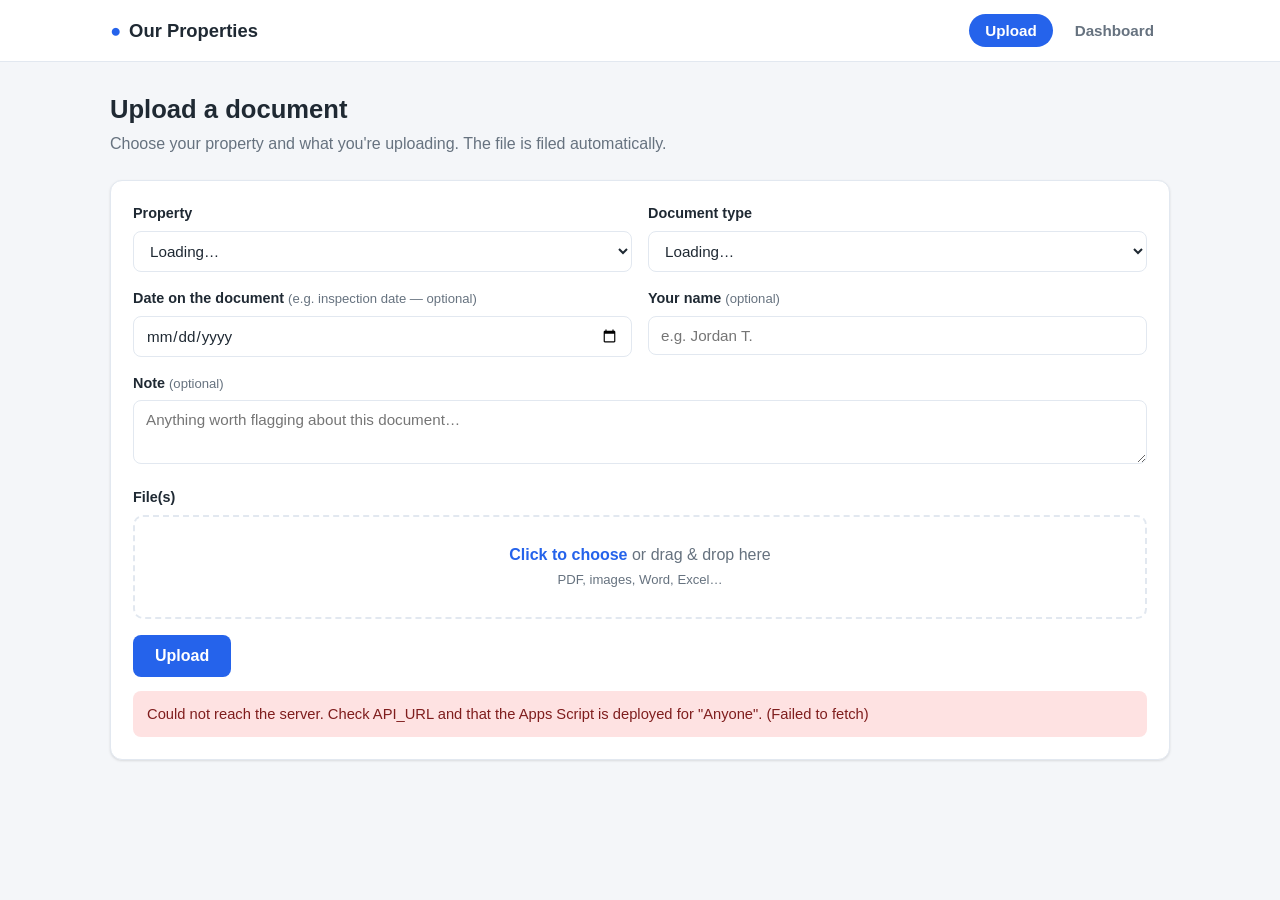
==== docs/index.html @ ee900429 "Property Documents Portal: serverless multi-property doc upload + compliance dashboard GitHub Pages " ====
<!DOCTYPE html>
<html lang="en">
<head>
  <meta charset="UTF-8" />
  <meta name="viewport" content="width=device-width, initial-scale=1.0" />
  <title>Property Documents Portal</title>
  <link rel="stylesheet" href="./styles.css" />
</head>
<body>
  <header>
    <div class="bar">
      <div class="brand"><span class="dot">●</span> <span id="orgName">Property Documents Portal</span></div>
      <nav>
        <button class="tab active" data-view="upload">Upload</button>
        <button class="tab" data-view="dashboard">Dashboard</button>
      </nav>
    </div>
  </header>

  <main>
    <!-- config-missing banner -->
    <div id="configBanner" class="msg error" style="margin-bottom:18px;">
      ⚠️ This portal isn't connected yet. Open <code>config.js</code> and set <code>API_URL</code>.
    </div>

    <!-- ========================= UPLOAD VIEW ========================= -->
    <section id="view-upload" class="view active">
      <h1>Upload a document</h1>
      <p class="sub">Choose your property and what you're uploading. The file is filed automatically.</p>

      <div class="card">
        <div class="row">
          <div class="field">
            <label for="property">Property</label>
            <select id="property"><option value="">Loading…</option></select>
          </div>
          <div class="field">
            <label for="docType">Document type</label>
            <select id="docType"><option value="">Loading…</option></select>
          </div>
        </div>

        <div class="row">
          <div class="field">
            <label for="reportDate">Date on the document <span class="hint">(e.g. inspection date — optional)</span></label>
            <input type="date" id="reportDate" />
          </div>
          <div class="field">
            <label for="uploadedBy">Your name <span class="hint">(optional)</span></label>
            <input type="text" id="uploadedBy" placeholder="e.g. Jordan T." />
          </div>
        </div>

        <div class="field">
          <label for="note">Note <span class="hint">(optional)</span></label>
          <textarea id="note" placeholder="Anything worth flagging about this document…"></textarea>
        </div>

        <div class="field" id="uploadKeyField" style="display:none;">
          <label for="uploadKey">Upload key <span class="hint">(ask your manager)</span></label>
          <input type="text" id="uploadKey" />
        </div>

        <div class="field">
          <label>File(s)</label>
          <div id="drop" class="drop">
            <strong>Click to choose</strong> or drag &amp; drop here<br />
            <span class="hint" id="dropHint">PDF, images, Word, Excel…</span>
          </div>
          <input type="file" id="fileInput" multiple style="display:none;" />
          <div id="fileList" class="filelist"></div>
        </div>

        <button id="uploadBtn" class="primary">Upload</button>
        <div id="uploadMsg" class="msg"></div>
      </div>
    </section>

    <!-- ======================= DASHBOARD VIEW ======================= -->
    <section id="view-dashboard" class="view">
      <h1>Compliance dashboard</h1>
      <p class="sub">Every property, every document type, at a glance.</p>

      <!-- passcode gate -->
      <div id="lock" class="card lock">
        <h3>🔒 Restricted view</h3>
        <p class="muted">Enter the passcode to see all property documents.</p>
        <input type="text" id="passcode" placeholder="Passcode" />
        <div><button id="unlockBtn" class="primary">Unlock</button></div>
        <div id="lockMsg" class="msg"></div>
      </div>

      <!-- unlocked content -->
      <div id="board" style="display:none;">
        <div class="stats" id="stats"></div>

        <div class="toolbar">
          <input type="text" id="search" placeholder="Search files, notes, names…" />
          <select id="filterProperty"><option value="">All properties</option></select>
          <select id="filterDocType"><option value="">All document types</option></select>
          <label class="toggle"><input type="checkbox" id="onlyProblems" /> Only needs attention</label>
          <span class="spacer"></span>
          <button class="ghost" id="exportBtn">Export CSV</button>
          <button class="ghost" id="refreshBtn">↻ Refresh</button>
        </div>

        <div class="matrix-wrap">
          <table class="matrix" id="matrix"></table>
        </div>
        <div class="legend">
          <span><i class="swatch" style="background:var(--ok-bg)"></i> Current</span>
          <span><i class="swatch" style="background:var(--due-bg)"></i> Due soon</span>
          <span><i class="swatch" style="background:var(--over-bg)"></i> Overdue</span>
          <span><i class="swatch" style="background:var(--missing-bg)"></i> Missing</span>
          <span id="genAt" style="margin-left:auto;"></span>
        </div>
      </div>
    </section>
  </main>

  <!-- file-detail modal -->
  <div id="modalBg" class="modal-bg">
    <div class="modal">
      <button class="x" id="modalClose">×</button>
      <h3 id="modalTitle">Documents</h3>
      <p class="muted" id="modalSub"></p>
      <div id="modalBody"></div>
    </div>
  </div>

  <script src="./config.js"></script>
  <script src="./app.js"></script>
</body>
</html>
---- docs/styles.css ----
:root {
  --bg: #f4f6f9;
  --card: #ffffff;
  --ink: #1f2933;
  --muted: #66727f;
  --line: #e2e8f0;
  --primary: #2563eb;
  --primary-dark: #1d4ed8;
  --ok: #16a34a;
  --ok-bg: #dcfce7;
  --due: #d97706;
  --due-bg: #fef3c7;
  --over: #dc2626;
  --over-bg: #fee2e2;
  --missing: #94a3b8;
  --missing-bg: #f1f5f9;
  --shadow: 0 1px 3px rgba(0,0,0,.08), 0 1px 2px rgba(0,0,0,.04);
  --radius: 12px;
}

* { box-sizing: border-box; }

body {
  margin: 0;
  font-family: -apple-system, BlinkMacSystemFont, "Segoe UI", Roboto, Helvetica, Arial, sans-serif;
  background: var(--bg);
  color: var(--ink);
  line-height: 1.5;
}

a { color: var(--primary); }

/* ---------- header / nav ---------- */
header {
  background: var(--card);
  border-bottom: 1px solid var(--line);
  position: sticky;
  top: 0;
  z-index: 10;
}
.bar {
  max-width: 1100px;
  margin: 0 auto;
  padding: 14px 20px;
  display: flex;
  align-items: center;
  gap: 16px;
  flex-wrap: wrap;
}
.brand { font-weight: 700; font-size: 1.15rem; display: flex; align-items: center; gap: 8px; }
.brand .dot { color: var(--primary); }
nav { margin-left: auto; display: flex; gap: 6px; }
.tab {
  border: 0;
  background: transparent;
  padding: 8px 16px;
  border-radius: 999px;
  font-size: .95rem;
  font-weight: 600;
  color: var(--muted);
  cursor: pointer;
}
.tab.active { background: var(--primary); color: #fff; }

/* ---------- layout ---------- */
main { max-width: 1100px; margin: 0 auto; padding: 28px 20px 80px; }
.view { display: none; }
.view.active { display: block; }
h1 { font-size: 1.6rem; margin: 0 0 4px; }
.sub { color: var(--muted); margin: 0 0 24px; }

.card {
  background: var(--card);
  border: 1px solid var(--line);
  border-radius: var(--radius);
  box-shadow: var(--shadow);
  padding: 22px;
}
.card + .card { margin-top: 18px; }

/* ---------- form ---------- */
.field { margin-bottom: 16px; }
label { display: block; font-weight: 600; font-size: .9rem; margin-bottom: 6px; }
.hint { font-weight: 400; color: var(--muted); font-size: .82rem; }
input[type=text], input[type=date], select, textarea {
  width: 100%;
  padding: 10px 12px;
  border: 1px solid var(--line);
  border-radius: 8px;
  font-size: .95rem;
  font-family: inherit;
  background: #fff;
  color: var(--ink);
}
textarea { resize: vertical; min-height: 64px; }
.row { display: grid; grid-template-columns: 1fr 1fr; gap: 16px; }
@media (max-width: 620px) { .row { grid-template-columns: 1fr; } }

/* drop zone */
.drop {
  border: 2px dashed var(--line);
  border-radius: 10px;
  padding: 26px;
  text-align: center;
  color: var(--muted);
  cursor: pointer;
  transition: border-color .15s, background .15s;
}
.drop:hover, .drop.over { border-color: var(--primary); background: #f0f6ff; }
.drop strong { color: var(--primary); }
.filelist { margin-top: 10px; font-size: .9rem; }
.filelist div { display: flex; justify-content: space-between; padding: 6px 10px; background: var(--bg); border-radius: 6px; margin-top: 6px; }

button.primary {
  background: var(--primary);
  color: #fff;
  border: 0;
  padding: 12px 22px;
  border-radius: 8px;
  font-size: 1rem;
  font-weight: 600;
  cursor: pointer;
}
button.primary:hover { background: var(--primary-dark); }
button.primary:disabled { opacity: .55; cursor: default; }
button.ghost {
  background: #fff; border: 1px solid var(--line); padding: 8px 14px;
  border-radius: 8px; font-weight: 600; cursor: pointer; color: var(--ink);
}

/* messages */
.msg { padding: 12px 14px; border-radius: 8px; margin-top: 14px; font-size: .92rem; display: none; }
.msg.show { display: block; }
.msg.success { background: var(--ok-bg); color: #14532d; }
.msg.error { background: var(--over-bg); color: #7f1d1d; }
.msg.info { background: #e0ecff; color: #1e3a8a; }

/* ---------- dashboard ---------- */
.stats { display: flex; gap: 14px; flex-wrap: wrap; margin-bottom: 18px; }
.stat { background: var(--card); border: 1px solid var(--line); border-radius: var(--radius);
        padding: 14px 18px; box-shadow: var(--shadow); min-width: 120px; }
.stat .n { font-size: 1.6rem; font-weight: 700; }
.stat .l { color: var(--muted); font-size: .82rem; }
.stat.over .n { color: var(--over); }
.stat.due .n { color: var(--due); }
.stat.missing .n { color: var(--missing); }

.toolbar { display: flex; gap: 10px; flex-wrap: wrap; align-items: center; margin-bottom: 14px; }
.toolbar input[type=text], .toolbar select { width: auto; min-width: 160px; }
.toolbar .spacer { flex: 1; }
.toggle { display: flex; align-items: center; gap: 6px; font-size: .9rem; color: var(--muted); }

.matrix-wrap { overflow-x: auto; border: 1px solid var(--line); border-radius: var(--radius); background: var(--card); }
table.matrix { border-collapse: collapse; width: 100%; font-size: .85rem; }
table.matrix th, table.matrix td { border: 1px solid var(--line); padding: 8px 10px; text-align: center; white-space: nowrap; }
table.matrix thead th { background: #f8fafc; position: sticky; top: 0; }
table.matrix tbody th { text-align: left; background: #f8fafc; position: sticky; left: 0; font-weight: 600; }
.cell { cursor: pointer; border-radius: 6px; padding: 4px 6px; display: inline-block; min-width: 64px; }
.cell .d { display: block; font-size: .72rem; opacity: .8; }
.cell.ok { background: var(--ok-bg); color: #14532d; }
.cell.due { background: var(--due-bg); color: #7c2d12; }
.cell.overdue { background: var(--over-bg); color: #7f1d1d; }
.cell.missing { background: var(--missing-bg); color: var(--missing); }
.legend { display: flex; gap: 16px; flex-wrap: wrap; margin: 14px 2px 0; font-size: .82rem; color: var(--muted); }
.legend span { display: inline-flex; align-items: center; gap: 6px; }
.swatch { width: 14px; height: 14px; border-radius: 3px; display: inline-block; }

/* modal */
.modal-bg { position: fixed; inset: 0; background: rgba(15,23,42,.5); display: none; align-items: center; justify-content: center; padding: 20px; z-index: 50; }
.modal-bg.show { display: flex; }
.modal { background: #fff; border-radius: var(--radius); max-width: 640px; width: 100%; max-height: 80vh; overflow: auto; padding: 22px; }
.modal h3 { margin: 0 0 4px; }
.modal .x { float: right; cursor: pointer; border: 0; background: none; font-size: 1.4rem; color: var(--muted); }
.doc { border: 1px solid var(--line); border-radius: 8px; padding: 12px; margin-top: 10px; }
.doc .name { font-weight: 600; }
.doc .meta { color: var(--muted); font-size: .82rem; margin-top: 2px; }

.lock { text-align: center; padding: 40px 20px; }
.lock input { max-width: 260px; margin: 12px auto; }
.center { text-align: center; }
.muted { color: var(--muted); }
.spin { display: inline-block; width: 16px; height: 16px; border: 2px solid #fff; border-top-color: transparent;
        border-radius: 50%; animation: spin .7s linear infinite; vertical-align: -3px; margin-right: 6px; }
@keyframes spin { to { transform: rotate(360deg); } }
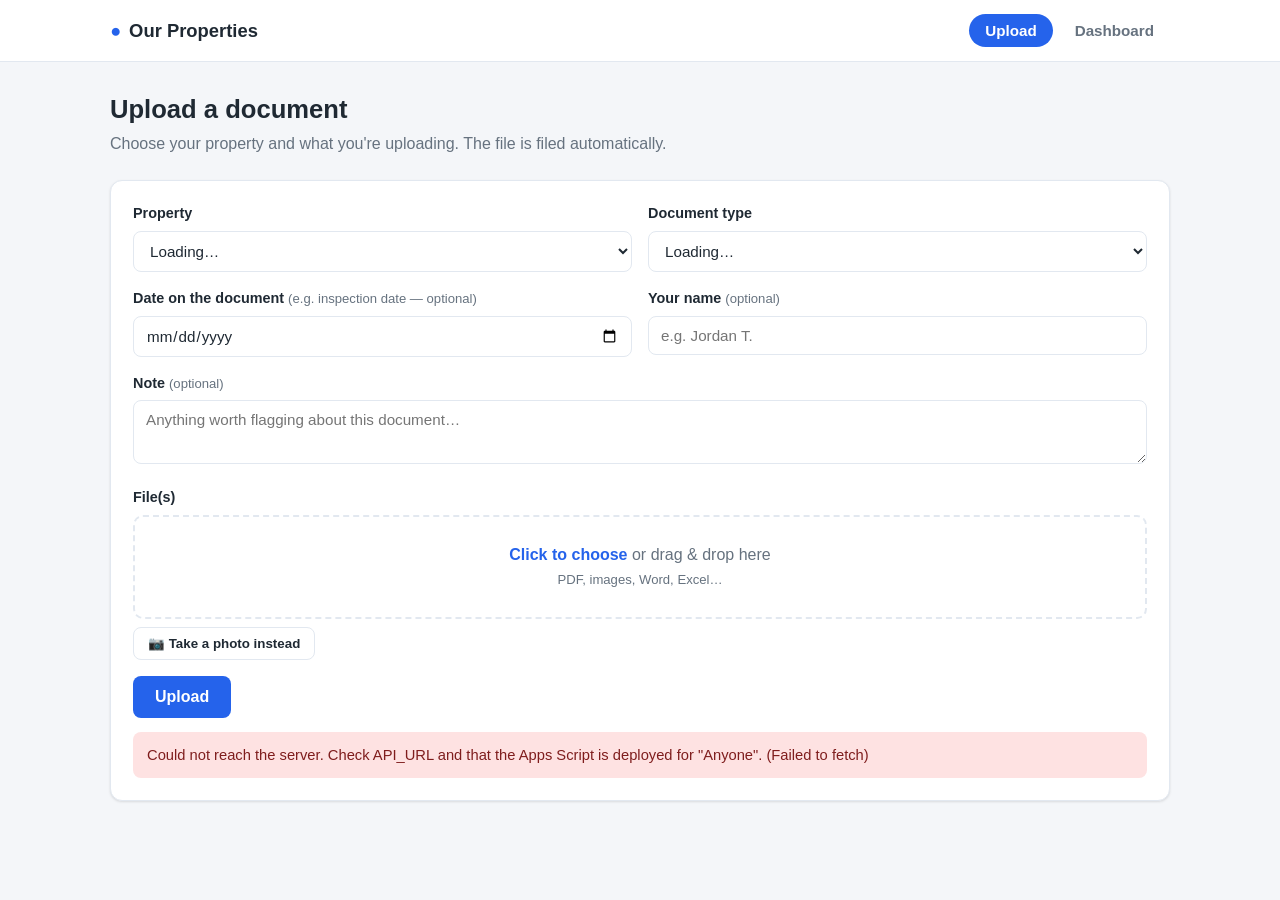
==== commit 9a61ee6e: "Share-links v2: per-property locked upload links, QR cards, recent uploads - share.html: per-propert" ====
--- a/docs/index.html
+++ b/docs/index.html
@@ -4,6 +4,8 @@
   <meta charset="UTF-8" />
   <meta name="viewport" content="width=device-width, initial-scale=1.0" />
   <title>Property Documents Portal</title>
+  <meta name="robots" content="noindex" />
+  <link rel="icon" href="data:image/svg+xml,<svg xmlns='http://www.w3.org/2000/svg' viewBox='0 0 100 100'><text y='.9em' font-size='90'>🏨</text></svg>" />
   <link rel="stylesheet" href="./styles.css" />
 </head>
 <body>
@@ -33,6 +35,7 @@
           <div class="field">
             <label for="property">Property</label>
             <select id="property"><option value="">Loading…</option></select>
+            <div class="hint" id="propertyNote" style="display:none; margin-top:6px;"></div>
           </div>
           <div class="field">
             <label for="docType">Document type</label>
@@ -68,6 +71,8 @@
             <span class="hint" id="dropHint">PDF, images, Word, Excel…</span>
           </div>
           <input type="file" id="fileInput" multiple style="display:none;" />
+          <input type="file" id="cameraInput" accept="image/*" capture="environment" style="display:none;" />
+          <button type="button" class="ghost" id="cameraBtn" style="margin-top:8px;">📷 Take a photo instead</button>
           <div id="fileList" class="filelist"></div>
         </div>
 
@@ -100,6 +105,7 @@
           <select id="filterDocType"><option value="">All document types</option></select>
           <label class="toggle"><input type="checkbox" id="onlyProblems" /> Only needs attention</label>
           <span class="spacer"></span>
+          <a class="ghost" href="./share.html">🔗 Share links</a>
           <button class="ghost" id="exportBtn">Export CSV</button>
           <button class="ghost" id="refreshBtn">↻ Refresh</button>
         </div>
@@ -113,6 +119,12 @@
           <span><i class="swatch" style="background:var(--over-bg)"></i> Overdue</span>
           <span><i class="swatch" style="background:var(--missing-bg)"></i> Missing</span>
           <span id="genAt" style="margin-left:auto;"></span>
+        </div>
+
+        <div class="card" style="margin-top:18px;">
+          <h3 style="margin:0 0 6px;">Recent uploads</h3>
+          <p class="hint" style="margin:0 0 8px;">Newest first — the search box and filters above apply here.</p>
+          <div id="recentList"></div>
         </div>
       </div>
     </section>
--- a/docs/styles.css
+++ b/docs/styles.css
@@ -182,3 +182,14 @@
 .spin { display: inline-block; width: 16px; height: 16px; border: 2px solid #fff; border-top-color: transparent;
         border-radius: 50%; animation: spin .7s linear infinite; vertical-align: -3px; margin-right: 6px; }
 @keyframes spin { to { transform: rotate(360deg); } }
+
+/* ---------- share links + recent uploads ---------- */
+a.ghost { text-decoration: none; display: inline-block; }
+.rrow { display: flex; gap: 14px; padding: 10px 2px; border-top: 1px solid var(--line); align-items: baseline; }
+.rrow:first-child { border-top: 0; }
+.rdate { color: var(--muted); font-size: .82rem; white-space: nowrap; }
+.rmain { display: flex; flex-direction: column; min-width: 0; }
+.rmain a { word-break: break-word; }
+.rsub { color: var(--muted); font-size: .8rem; }
+.linkrow { display: flex; gap: 8px; margin-top: 8px; }
+.linkrow input { flex: 1; font-size: .85rem; color: var(--muted); }
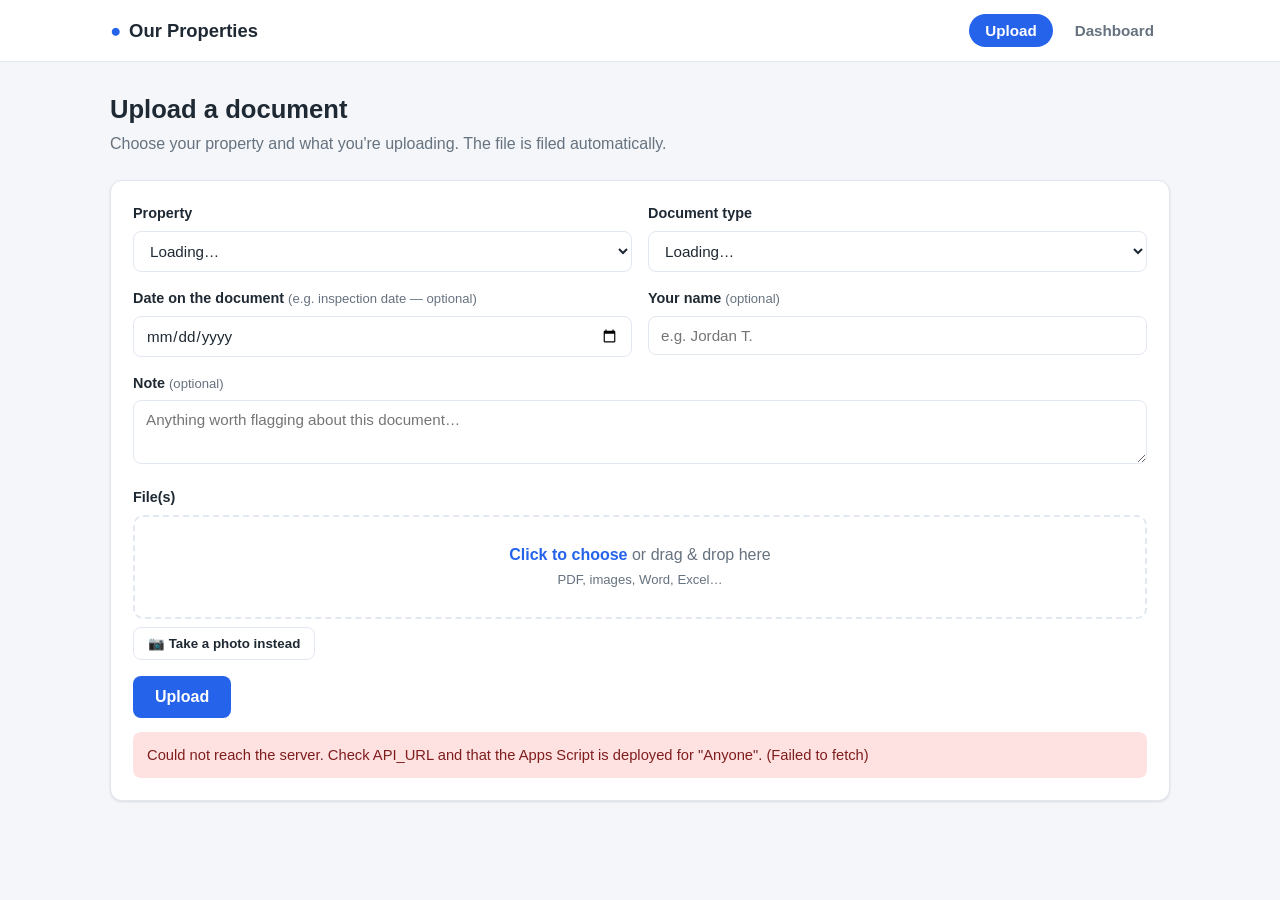
==== commit 021044dd: "Subcategory document types: Inspection → Fire/Health/Elevator/Backflow/Pool-Spa/QA - Code.gs: DOC_TY" ====
--- a/docs/index.html
+++ b/docs/index.html
@@ -40,6 +40,7 @@
           <div class="field">
             <label for="docType">Document type</label>
             <select id="docType"><option value="">Loading…</option></select>
+            <select id="docSub" style="display:none; margin-top:8px;"></select>
           </div>
         </div>
 
--- a/docs/styles.css
+++ b/docs/styles.css
@@ -154,6 +154,8 @@
 table.matrix { border-collapse: collapse; width: 100%; font-size: .85rem; }
 table.matrix th, table.matrix td { border: 1px solid var(--line); padding: 8px 10px; text-align: center; white-space: nowrap; }
 table.matrix thead th { background: #f8fafc; position: sticky; top: 0; }
+table.matrix thead th.cathead { background: #eef2f7; letter-spacing: .02em; }
+table.matrix thead th.subhead { font-weight: 500; font-size: .8rem; color: var(--muted); }
 table.matrix tbody th { text-align: left; background: #f8fafc; position: sticky; left: 0; font-weight: 600; }
 .cell { cursor: pointer; border-radius: 6px; padding: 4px 6px; display: inline-block; min-width: 64px; }
 .cell .d { display: block; font-size: .72rem; opacity: .8; }
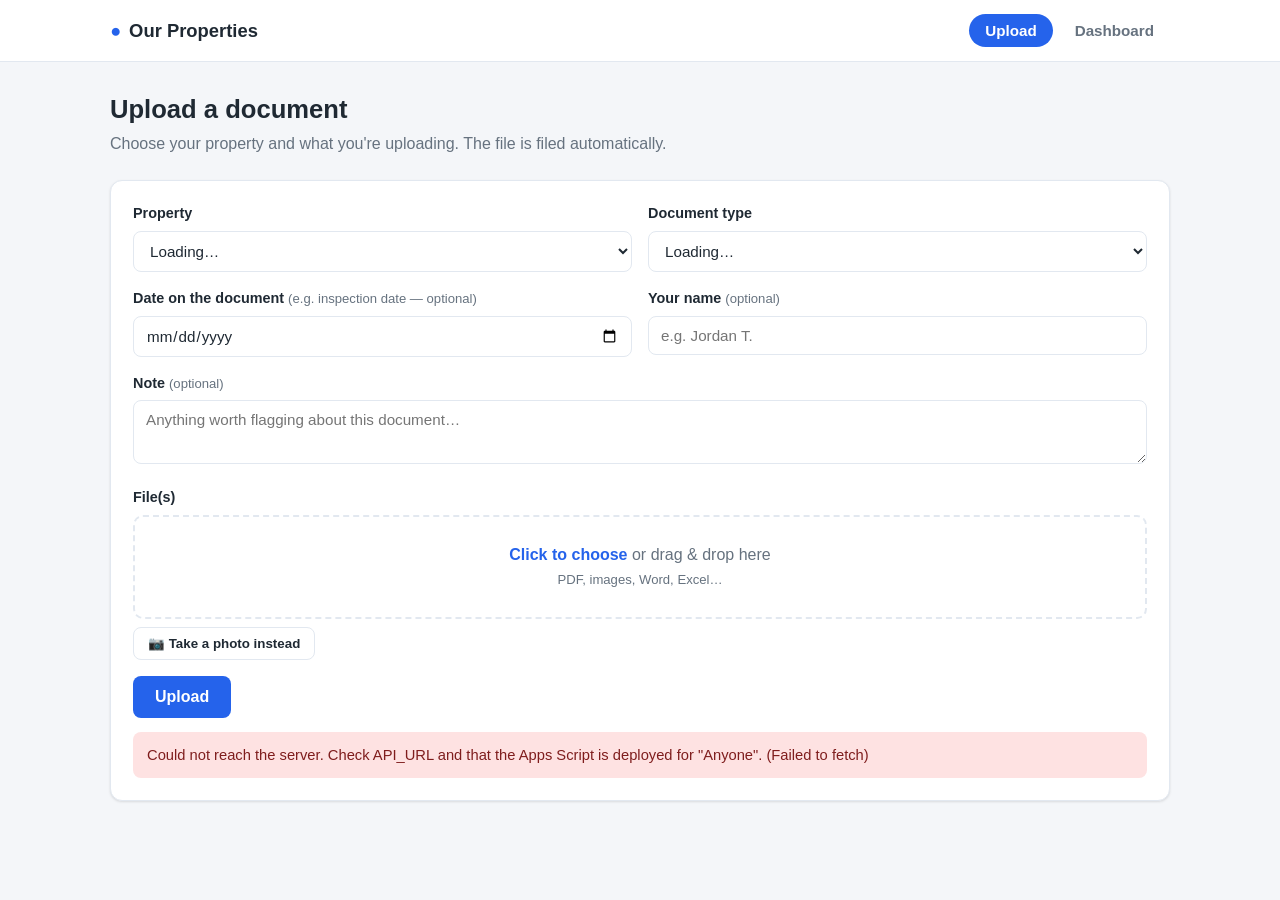
==== commit b818c7a8: "Make everything near-instant: batched Drive API, client caches, parallel uploads - Code.gs: itemsVia" ====
--- a/docs/index.html
+++ b/docs/index.html
@@ -5,6 +5,8 @@
   <meta name="viewport" content="width=device-width, initial-scale=1.0" />
   <title>Property Documents Portal</title>
   <meta name="robots" content="noindex" />
+  <link rel="preconnect" href="https://script.google.com" crossorigin />
+  <link rel="preconnect" href="https://script.googleusercontent.com" crossorigin />
   <link rel="icon" href="data:image/svg+xml,<svg xmlns='http://www.w3.org/2000/svg' viewBox='0 0 100 100'><text y='.9em' font-size='90'>🏨</text></svg>" />
   <link rel="stylesheet" href="./styles.css" />
 </head>
